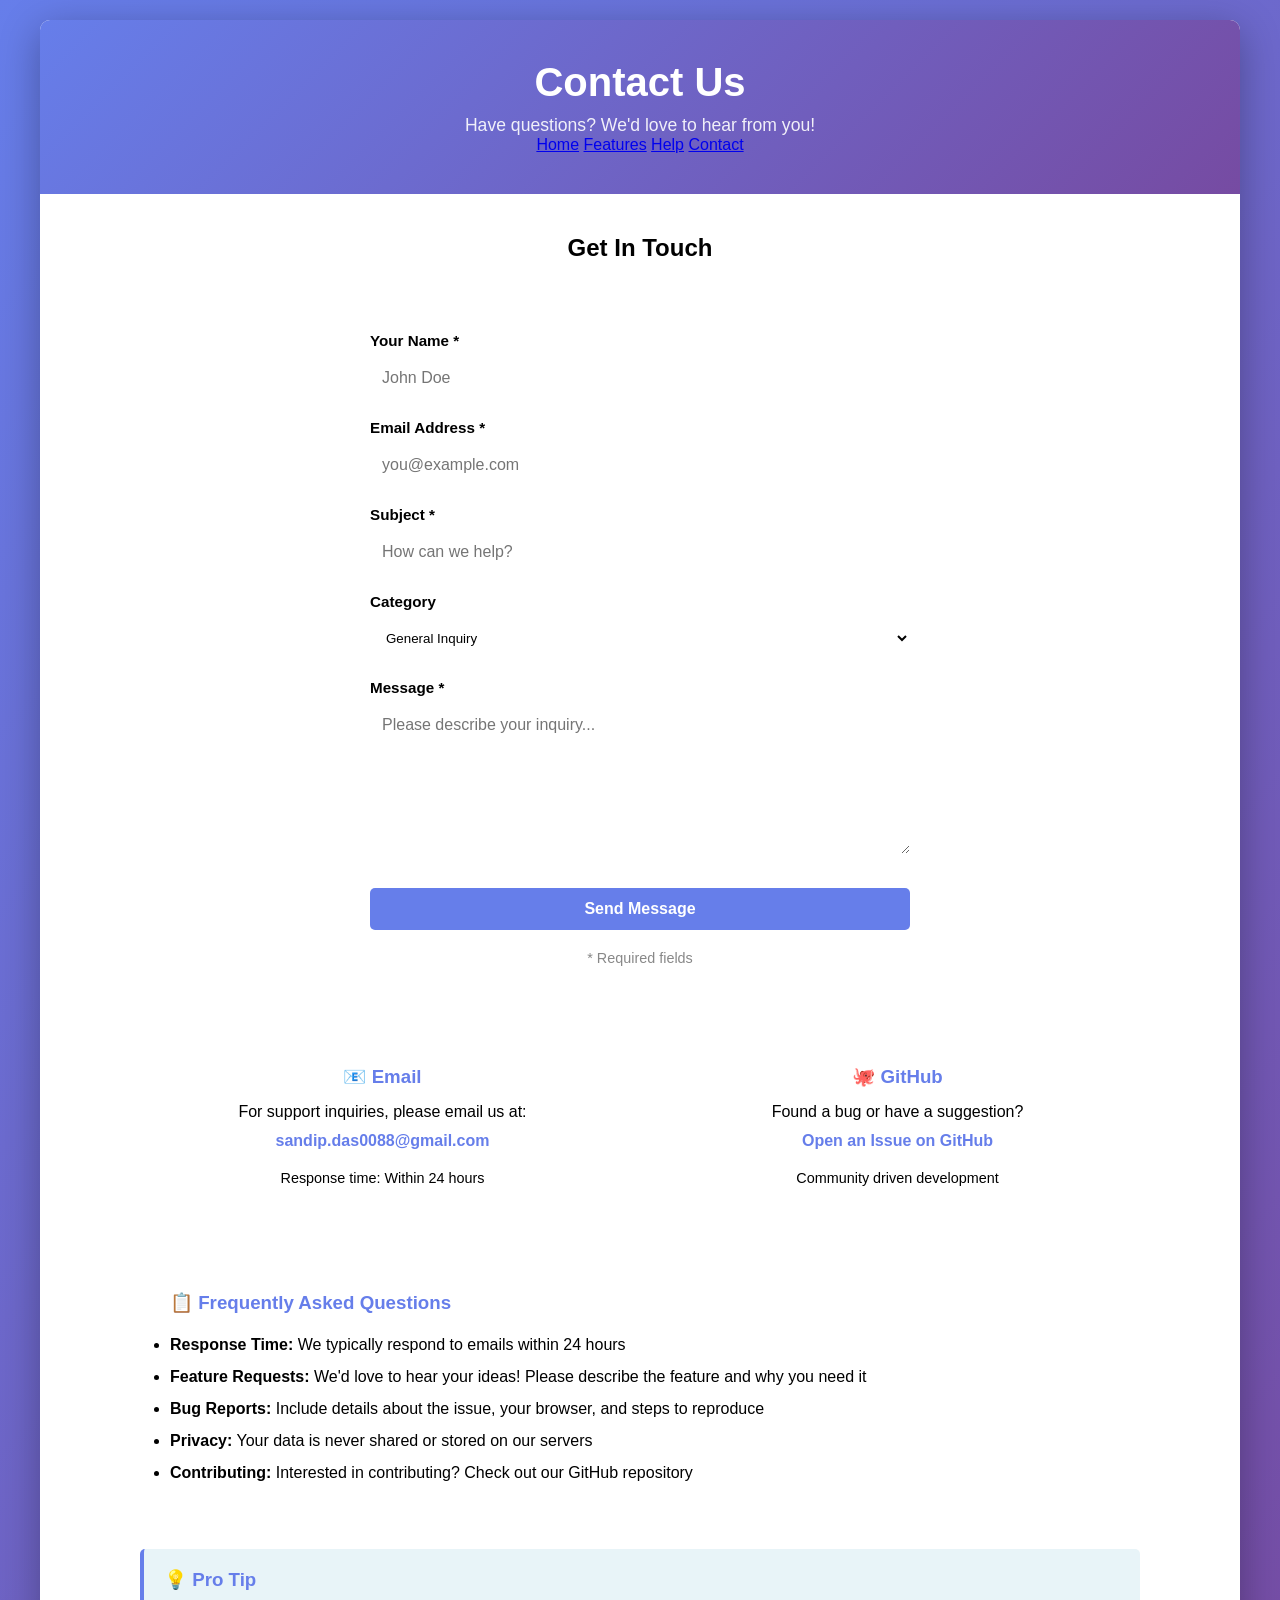
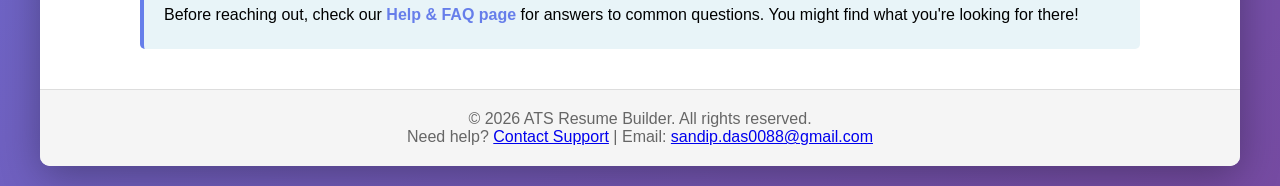
==== contact.html @ ebe592eb "Create contact page with contact form" ====
<!DOCTYPE html>
<html lang="en">
<head>
    <meta charset="UTF-8">
    <meta name="viewport" content="width=device-width, initial-scale=1.0">
    <title>Contact Us - ATS Resume Builder</title>
    <link rel="stylesheet" href="styles.css">
    <style>
        .contact-form {
            max-width: 600px;
            margin: 30px auto;
            padding: 30px;
            background: var(--light-bg);
            border-radius: 8px;
        }
        .form-group {
            margin-bottom: 20px;
        }
        .form-group label {
            display: block;
            margin-bottom: 8px;
            font-weight: 600;
            color: var(--text-color);
        }
        .form-group input,
        .form-group textarea {
            width: 100%;
            padding: 12px;
            border: 1px solid var(--border-color);
            border-radius: 5px;
            font-family: inherit;
            font-size: 1em;
            background: var(--bg-color);
            color: var(--text-color);
        }
        .form-group textarea {
            resize: vertical;
            min-height: 150px;
        }
        .submit-btn {
            width: 100%;
            padding: 12px;
            background: #667eea;
            color: white;
            border: none;
            border-radius: 5px;
            font-size: 1em;
            font-weight: 600;
            cursor: pointer;
            transition: background 0.3s;
        }
        .submit-btn:hover {
            background: #5568d3;
        }
        .contact-info {
            display: grid;
            grid-template-columns: 1fr 1fr;
            gap: 30px;
            margin-top: 50px;
        }
        .contact-card {
            padding: 20px;
            background: var(--light-bg);
            border-radius: 8px;
            text-align: center;
        }
        .contact-card h3 {
            color: #667eea;
            margin-bottom: 10px;
        }
        .contact-card p {
            color: var(--text-color);
            line-height: 1.8;
        }
        .contact-card a {
            color: #667eea;
            text-decoration: none;
            font-weight: 600;
        }
        .contact-card a:hover {
            text-decoration: underline;
        }
    </style>
</head>
<body>
    <div class="container">
        <header>
            <h1>Contact Us</h1>
            <p>Have questions? We'd love to hear from you!</p>
            <nav class="header-nav">
                <a href="index.html" class="nav-link">Home</a>
                <a href="features.html" class="nav-link">Features</a>
                <a href="help.html" class="nav-link">Help</a>
                <a href="contact.html" class="nav-link active">Contact</a>
            </nav>
        </header>

        <main style="display: block; padding: 40px;">
            <div style="max-width: 1000px; margin: 0 auto;">
                <h2 style="text-align: center; margin-bottom: 40px;">Get In Touch</h2>
                
                <div class="contact-form">
                    <form id="contactForm" onsubmit="handleSubmit(event)">
                        <div class="form-group">
                            <label for="name">Your Name *</label>
                            <input type="text" id="name" name="name" placeholder="John Doe" required>
                        </div>

                        <div class="form-group">
                            <label for="email">Email Address *</label>
                            <input type="email" id="email" name="email" placeholder="you@example.com" required>
                        </div>

                        <div class="form-group">
                            <label for="subject">Subject *</label>
                            <input type="text" id="subject" name="subject" placeholder="How can we help?" required>
                        </div>

                        <div class="form-group">
                            <label for="category">Category</label>
                            <select id="category" name="category" style="width: 100%; padding: 12px; border: 1px solid var(--border-color); border-radius: 5px; background: var(--bg-color); color: var(--text-color);">
                                <option value="general">General Inquiry</option>
                                <option value="bug">Bug Report</option>
                                <option value="feature">Feature Request</option>
                                <option value="feedback">Feedback</option>
                                <option value="other">Other</option>
                            </select>
                        </div>

                        <div class="form-group">
                            <label for="message">Message *</label>
                            <textarea id="message" name="message" placeholder="Please describe your inquiry..." required></textarea>
                        </div>

                        <button type="submit" class="submit-btn">Send Message</button>
                    </form>
                    <p style="text-align: center; margin-top: 20px; color: #888; font-size: 0.9em;">
                        * Required fields
                    </p>
                </div>

                <div class="contact-info">
                    <div class="contact-card">
                        <h3>📧 Email</h3>
                        <p>
                            For support inquiries, please email us at:<br>
                            <a href="mailto:sandip.das0088@gmail.com">sandip.das0088@gmail.com</a>
                        </p>
                        <p style="font-size: 0.9em; margin-top: 10px;">Response time: Within 24 hours</p>
                    </div>

                    <div class="contact-card">
                        <h3>🐙 GitHub</h3>
                        <p>
                            Found a bug or have a suggestion?<br>
                            <a href="https://github.com/sandipdas0088-jpg/ATS-Resume-By-Sandip" target="_blank">Open an Issue on GitHub</a>
                        </p>
                        <p style="font-size: 0.9em; margin-top: 10px;">Community driven development</p>
                    </div>
                </div>

                <div style="margin-top: 50px; padding: 30px; background: var(--light-bg); border-radius: 8px;">
                    <h3 style="color: #667eea; margin-bottom: 15px;">📋 Frequently Asked Questions</h3>
                    <ul style="line-height: 2; color: var(--text-color);">
                        <li><strong>Response Time:</strong> We typically respond to emails within 24 hours</li>
                        <li><strong>Feature Requests:</strong> We'd love to hear your ideas! Please describe the feature and why you need it</li>
                        <li><strong>Bug Reports:</strong> Include details about the issue, your browser, and steps to reproduce</li>
                        <li><strong>Privacy:</strong> Your data is never shared or stored on our servers</li>
                        <li><strong>Contributing:</strong> Interested in contributing? Check out our GitHub repository</li>
                    </ul>
                </div>

                <div style="margin-top: 30px; padding: 20px; background: #e8f4f8; border-left: 4px solid #667eea; border-radius: 5px;">
                    <h3 style="color: #667eea; margin-bottom: 10px;">💡 Pro Tip</h3>
                    <p style="color: var(--text-color); line-height: 1.8;">
                        Before reaching out, check our <a href="help.html" style="color: #667eea; font-weight: bold; text-decoration: none;">Help & FAQ page</a> 
                        for answers to common questions. You might find what you're looking for there!
                    </p>
                </div>
            </div>
        </main>

        <footer>
            <p>&copy; 2026 ATS Resume Builder. All rights reserved.</p>
            <p>Need help? <a href="contact.html">Contact Support</a> | Email: <a href="mailto:sandip.das0088@gmail.com">sandip.das0088@gmail.com</a></p>
        </footer>
    </div>

    <script>
        function handleSubmit(event) {
            event.preventDefault();
            
            const name = document.getElementById('name').value;
            const email = document.getElementById('email').value;
            const subject = document.getElementById('subject').value;
            const message = document.getElementById('message').value;
            
            // Construct mailto link
            const mailtoLink = `mailto:sandip.das0088@gmail.com?subject=${encodeURIComponent(subject)}&body=${encodeURIComponent(`From: ${name} (${email})\n\n${message}`)}`;
            
            window.location.href = mailtoLink;
            
            // Alert user
            alert('Opening email client. If it doesn\'t open, please email us directly at sandip.das0088@gmail.com');
            
            // Reset form
            document.getElementById('contactForm').reset();
        }
    </script>
</body>
</html>
---- styles.css ----
* {
    margin: 0;
    padding: 0;
    box-sizing: border-box;
}

body {
    font-family: 'Segoe UI', Tahoma, Geneva, Verdana, sans-serif;
    background: linear-gradient(135deg, #667eea 0%, #764ba2 100%);
    min-height: 100vh;
    padding: 20px;
}

.container {
    max-width: 1200px;
    margin: 0 auto;
    background: white;
    border-radius: 10px;
    box-shadow: 0 10px 40px rgba(0, 0, 0, 0.3);
    overflow: hidden;
}

header {
    background: linear-gradient(135deg, #667eea 0%, #764ba2 100%);
    color: white;
    padding: 40px 20px;
    text-align: center;
}

header h1 {
    font-size: 2.5em;
    margin-bottom: 10px;
}

header p {
    font-size: 1.1em;
    opacity: 0.9;
}

main {
    display: grid;
    grid-template-columns: 1fr 1fr;
    gap: 40px;
    padding: 40px;
}

.form-section,
.preview-section {
    min-height: 400px;
}

.preview-section h2 {
    margin-bottom: 20px;
    color: #333;
}

fieldset {
    border: 2px solid #e0e0e0;
    border-radius: 8px;
    padding: 20px;
    margin-bottom: 25px;
    background: #f9f9f9;
}

legend {
    padding: 0 10px;
    font-size: 1.1em;
    font-weight: 600;
    color: #667eea;
}

.form-group {
    margin-bottom: 15px;
}

label {
    display: block;
    margin-bottom: 5px;
    color: #333;
    font-weight: 500;
    font-size: 0.95em;
}

input[type="text"],
input[type="email"],
input[type="tel"],
textarea {
    width: 100%;
    padding: 10px 12px;
    border: 1px solid #ddd;
    border-radius: 5px;
    font-family: inherit;
    font-size: 1em;
    transition: border-color 0.3s;
}

input[type="text"]:focus,
input[type="email"]:focus,
input[type="tel"]:focus,
textarea:focus {
    outline: none;
    border-color: #667eea;
    box-shadow: 0 0 5px rgba(102, 126, 234, 0.3);
}

textarea {
    resize: vertical;
}

button {
    background: #667eea;
    color: white;
    border: none;
    padding: 10px 20px;
    border-radius: 5px;
    cursor: pointer;
    font-size: 0.95em;
    font-weight: 600;
    transition: background 0.3s;
    margin-top: 10px;
}

button:hover {
    background: #5568d3;
}

.btn-primary {
    background: #667eea;
    padding: 12px 30px;
    font-size: 1em;
    width: 48%;
    margin-right: 2%;
}

.btn-secondary {
    background: #764ba2;
    padding: 12px 30px;
    font-size: 1em;
    width: 48%;
}

.button-group {
    display: flex;
    gap: 10px;
    margin-top: 30px;
}

.button-group button {
    flex: 1;
}

.resume-output {
    background: white;
    border: 1px solid #ddd;
    border-radius: 8px;
    padding: 30px;
    min-height: 600px;
    line-height: 1.6;
    color: #333;
    box-shadow: 0 2px 10px rgba(0, 0, 0, 0.1);
}

.resume-output h2 {
    color: #667eea;
    margin-top: 20px;
    margin-bottom: 10px;
    font-size: 1.3em;
    border-bottom: 2px solid #667eea;
    padding-bottom: 5px;
}

.resume-output h3 {
    color: #333;
    margin-top: 10px;
    margin-bottom: 5px;
    font-size: 1.05em;
}

.resume-output p {
    margin-bottom: 8px;
    font-size: 0.95em;
}

.resume-header {
    text-align: center;
    margin-bottom: 20px;
    border-bottom: 2px solid #333;
    padding-bottom: 15px;
}

.resume-header h1 {
    font-size: 1.8em;
    margin-bottom: 5px;
}

.resume-header .contact-info {
    font-size: 0.9em;
    color: #555;
}

footer {
    background: #f5f5f5;
    padding: 20px;
    text-align: center;
    color: #666;
    border-top: 1px solid #ddd;
}

@media (max-width: 768px) {
    main {
        grid-template-columns: 1fr;
        gap: 20px;
        padding: 20px;
    }

    header h1 {
        font-size: 1.8em;
    }

    header p {
        font-size: 1em;
    }

    .btn-primary,
    .btn-secondary {
        width: 100%;
        margin-right: 0;
    }

    .button-group {
        flex-direction: column;
        gap: 10px;
    }
}

/* ATS Optimization Styles */
.resume-output {
    font-family: 'Arial', sans-serif;
    font-size: 11pt;
    line-height: 1.15;
    color: #000;
}
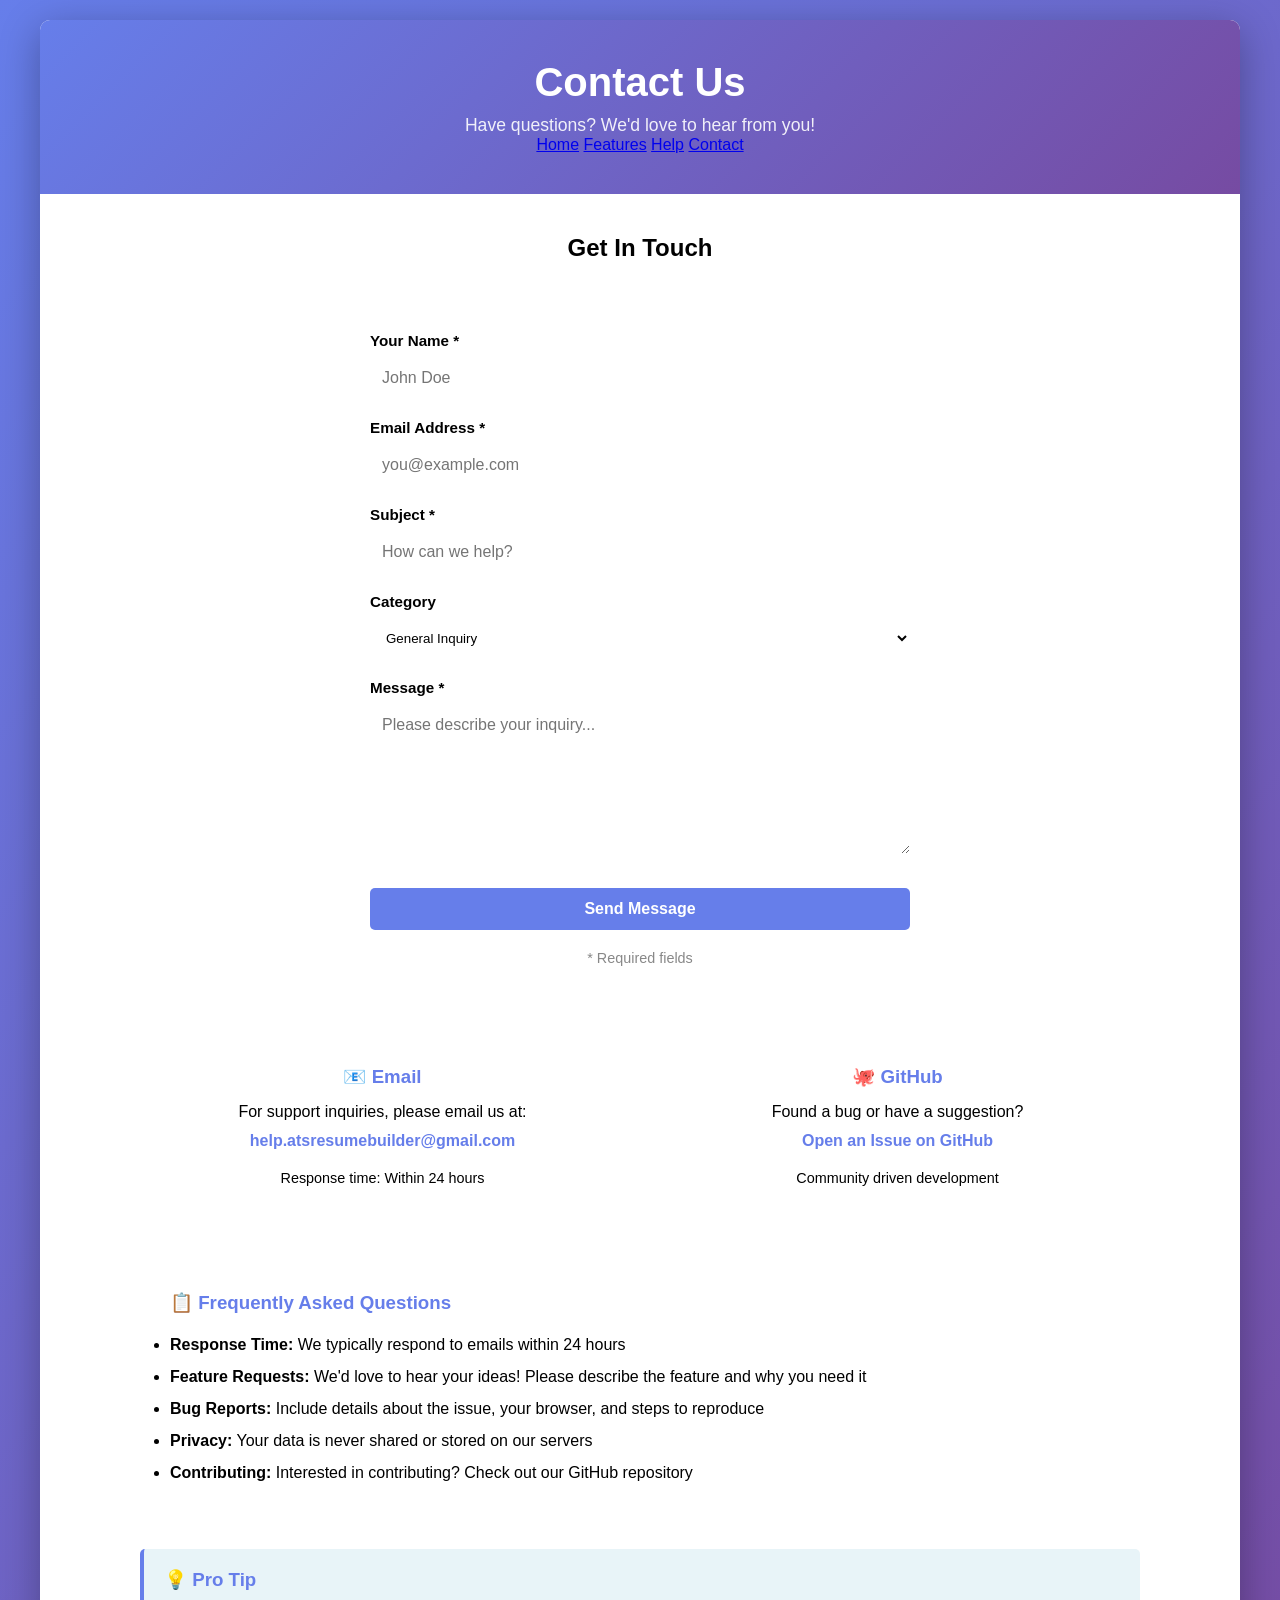
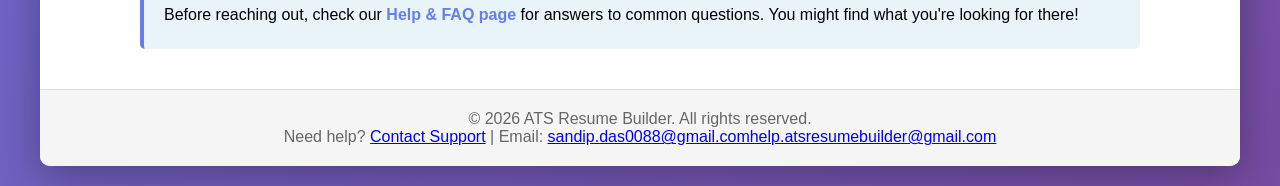
==== commit 1d88e5ff: "Update contact.html" ====
--- a/contact.html
+++ b/contact.html
@@ -144,7 +144,7 @@
                         <h3>📧 Email</h3>
                         <p>
                             For support inquiries, please email us at:<br>
-                            <a href="mailto:sandip.das0088@gmail.com">sandip.das0088@gmail.com</a>
+                            <a href="mailto:help.atsresumebuilder@gmail.com">help.atsresumebuilder@gmail.com</a>
                         </p>
                         <p style="font-size: 0.9em; margin-top: 10px;">Response time: Within 24 hours</p>
                     </div>
@@ -182,7 +182,7 @@
 
         <footer>
             <p>&copy; 2026 ATS Resume Builder. All rights reserved.</p>
-            <p>Need help? <a href="contact.html">Contact Support</a> | Email: <a href="mailto:sandip.das0088@gmail.com">sandip.das0088@gmail.com</a></p>
+            <p>Need help? <a href="contact.html">Contact Support</a> | Email: <a href="mailto:help.atsresumebuilder@gmail.com">sandip.das0088@gmail.comhelp.atsresumebuilder@gmail.com</a></p>
         </footer>
     </div>
 
@@ -196,12 +196,12 @@
             const message = document.getElementById('message').value;
             
             // Construct mailto link
-            const mailtoLink = `mailto:sandip.das0088@gmail.com?subject=${encodeURIComponent(subject)}&body=${encodeURIComponent(`From: ${name} (${email})\n\n${message}`)}`;
+            const mailtoLink = `mailto:help.atsresumebuilder@gmail.com?subject=${encodeURIComponent(subject)}&body=${encodeURIComponent(`From: ${name} (${email})\n\n${message}`)}`;
             
             window.location.href = mailtoLink;
             
             // Alert user
-            alert('Opening email client. If it doesn\'t open, please email us directly at sandip.das0088@gmail.com');
+            alert('Opening email client. If it doesn\'t open, please email us directly at help.atsresumebuilder@gmail.com');
             
             // Reset form
             document.getElementById('contactForm').reset();
